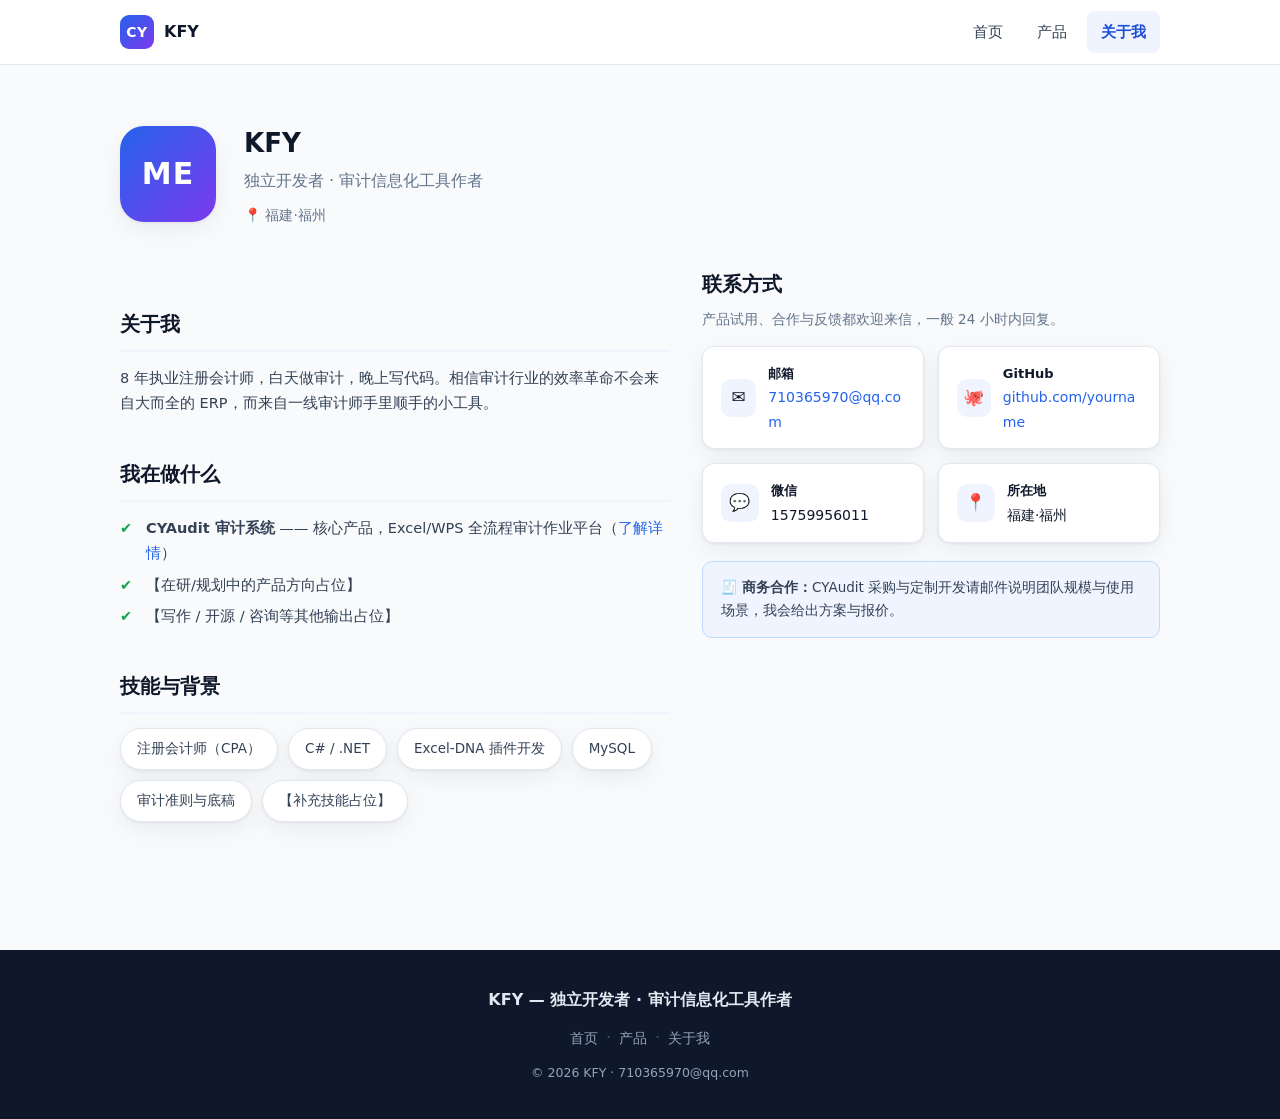
==== about.html @ f399396a "CYAudit 个人开发者网站 v1.0（首页/产品列表/详情页/关于页）" ====
<!DOCTYPE html>
<html lang="zh-CN">
<head>
  <meta charset="UTF-8">
  <meta name="viewport" content="width=device-width, initial-scale=1.0">
  <title>关于我 — KFY | 独立开发者</title>
  <meta name="description" content="独立开发者KFY：审计信息化工具作者，CYAudit 作者。">
  <link rel="stylesheet" href="assets/css/style.css">
</head>
<body>

  <header class="site-header" data-mount="header"></header>

  <section class="section" style="padding-top:56px;">
    <div class="container">

      <div class="about-hero">
        <div class="avatar" data-about="avatar">ME</div>
        <div>
          <h1 style="font-size:26px;" data-about="name">KFY</h1>
          <p style="color:var(--ink-3);" data-about="title">独立开发者 · 审计信息化工具作者</p>
          <p style="margin-top:8px;font-size:14px;color:var(--ink-3);">📍 <span data-about="location">【城市】</span></p>
        </div>
      </div>

      <div class="two-col">
        <div class="prose">
          <h2>关于我</h2>
          <p data-about="bio">【一段 50–100 字的个人简介：例如「8 年执业注册会计师，白天做审计，晚上写代码。相信审计行业的效率革命不会来自大而全的 ERP，而来自一线审计师手里顺手的小工具。」】</p>
          <h2>我在做什么</h2>
          <ul class="check-list">
            <li><b>CYAudit 审计系统</b> —— 核心产品，Excel/WPS 全流程审计作业平台（<a href="products/cyaudit.html">了解详情</a>）</li>
            <li>【在研/规划中的产品方向占位】</li>
            <li>【写作 / 开源 / 咨询等其他输出占位】</li>
          </ul>
          <h2>技能与背景</h2>
          <div class="chips">
            <span class="chip">注册会计师（CPA）</span>
            <span class="chip">C# / .NET</span>
            <span class="chip">Excel-DNA 插件开发</span>
            <span class="chip">MySQL</span>
            <span class="chip">审计准则与底稿</span>
            <span class="chip">【补充技能占位】</span>
          </div>
        </div>

        <div>
          <h2 style="font-size:20px;margin-bottom:6px;">联系方式</h2>
          <p style="font-size:13.5px;color:var(--ink-3);">产品试用、合作与反馈都欢迎来信，一般 24 小时内回复。</p>
          <div class="contact-list">
            <div class="contact-item"><span class="ci-icon">✉️</span>
              <div><b style="font-size:13px;">邮箱</b><br><a data-about="mail-link" href="mailto:you@example.com" data-about="email">710365970@qq.com</a></div></div>
            <div class="contact-item"><span class="ci-icon">🐙</span>
              <div><b style="font-size:13px;">GitHub</b><br><a data-about="github" href="https://github.com/yourname" target="_blank" rel="noopener">github.com/yourname</a></div></div>
            <div class="contact-item"><span class="ci-icon">💬</span>
              <div><b style="font-size:13px;">微信</b><br><span data-about="wechat">15759956011</span></div></div>
            <div class="contact-item"><span class="ci-icon">📍</span>
              <div><b style="font-size:13px;">所在地</b><br><span data-about="location">福建·福州</span></div></div>
          </div>
          <div class="note-box" style="margin-top:18px;">
            🧾 <b>商务合作：</b>CYAudit 采购与定制开发请邮件说明团队规模与使用场景，我会给出方案与报价。
          </div>
        </div>
      </div>

    </div>
  </section>

  <footer class="site-footer" data-mount="footer"></footer>
  <script src="assets/js/site-config.js"></script>
  <script src="assets/js/main.js"></script>
</body>
</html>
---- assets/css/style.css ----
/* ============================================================
 * CYAudit 个人开发者站 —— 全站样式
 * 设计基调：浅色 / 专业 / 蓝色主accent；移动端断点 768px。
 * ============================================================ */
:root {
  --accent: #2563eb;
  --accent-dark: #1d4ed8;
  --accent-soft: #eff4ff;
  --ink: #0f172a;
  --ink-2: #334155;
  --ink-3: #64748b;
  --line: #e2e8f0;
  --bg: #f8fafc;
  --card: #ffffff;
  --radius: 14px;
  --shadow: 0 1px 3px rgba(15, 23, 42, .06), 0 8px 24px rgba(15, 23, 42, .06);
  --shadow-hover: 0 4px 12px rgba(15, 23, 42, .10), 0 16px 40px rgba(15, 23, 42, .10);
}

* { margin: 0; padding: 0; box-sizing: border-box; }
html { scroll-behavior: smooth; }
body {
  font-family: "Microsoft YaHei", "PingFang SC", "Segoe UI", system-ui, sans-serif;
  color: var(--ink);
  background: var(--bg);
  line-height: 1.75;
  -webkit-font-smoothing: antialiased;
}
a { color: var(--accent); text-decoration: none; }
a:hover { color: var(--accent-dark); }
img, svg { max-width: 100%; }
.container { max-width: 1080px; margin: 0 auto; padding: 0 20px; }

/* ---------- 头部导航 ---------- */
.site-header {
  position: sticky; top: 0; z-index: 50;
  background: rgba(255, 255, 255, .92);
  backdrop-filter: blur(8px);
  border-bottom: 1px solid var(--line);
}
.nav-wrap { display: flex; align-items: center; justify-content: space-between; height: 64px; }
.brand { display: flex; align-items: center; gap: 10px; font-weight: 700; color: var(--ink); }
.brand-mark {
  display: inline-flex; align-items: center; justify-content: center;
  width: 34px; height: 34px; border-radius: 9px;
  background: linear-gradient(135deg, var(--accent), #7c3aed);
  color: #fff; font-size: 14px; letter-spacing: .5px;
}
.nav-links { display: flex; gap: 6px; }
.nav-link {
  padding: 8px 14px; border-radius: 8px;
  color: var(--ink-2); font-size: 15px; font-weight: 500;
  transition: background .15s, color .15s;
}
.nav-link:hover { background: var(--accent-soft); color: var(--accent-dark); }
.nav-link.active { background: var(--accent-soft); color: var(--accent-dark); font-weight: 600; }
.nav-toggle {
  display: none; background: none; border: 1px solid var(--line);
  border-radius: 8px; padding: 6px 12px; font-size: 18px; cursor: pointer; color: var(--ink-2);
}

/* ---------- 通用块 ---------- */
.section { padding: 64px 0; }
.section-alt { background: #fff; border-top: 1px solid var(--line); border-bottom: 1px solid var(--line); }
.section-head { text-align: center; max-width: 640px; margin: 0 auto 40px; }
.section-head h2 { font-size: 26px; margin-bottom: 10px; }
.section-head p { color: var(--ink-3); }
.eyebrow {
  display: inline-block; font-size: 12px; font-weight: 700; letter-spacing: 2px;
  color: var(--accent); background: var(--accent-soft);
  padding: 4px 12px; border-radius: 999px; margin-bottom: 14px;
}

/* ---------- 按钮 / 徽章 ---------- */
.btn {
  display: inline-flex; align-items: center; gap: 8px;
  padding: 12px 24px; border-radius: 10px; font-size: 15px; font-weight: 600;
  border: 1px solid transparent; cursor: pointer; transition: all .15s;
}
.btn-primary { background: var(--accent); color: #fff; box-shadow: 0 4px 14px rgba(37, 99, 235, .35); }
.btn-primary:hover { background: var(--accent-dark); color: #fff; transform: translateY(-1px); }
.btn-ghost { background: #fff; border-color: var(--line); color: var(--ink-2); }
.btn-ghost:hover { border-color: var(--accent); color: var(--accent); }
.btn-sm { padding: 7px 14px; font-size: 13px; border-radius: 8px; }
.badge {
  display: inline-block; padding: 3px 10px; border-radius: 999px;
  font-size: 12px; font-weight: 600;
}
.badge-muted { background: var(--line); color: var(--ink-3); }

/* ---------- Hero ---------- */
.hero {
  padding: 84px 0 64px;
  background:
    radial-gradient(1000px 400px at 80% -10%, #dbeafe 0%, transparent 60%),
    radial-gradient(800px 400px at 10% 110%, #ede9fe 0%, transparent 60%),
    var(--bg);
  text-align: center;
}
.hero h1 { font-size: 40px; line-height: 1.25; margin-bottom: 16px; letter-spacing: -.5px; }
.hero h1 .hl { color: var(--accent); }
.hero .lead { font-size: 18px; color: var(--ink-2); max-width: 680px; margin: 0 auto 28px; }
.hero-cta { display: flex; gap: 14px; justify-content: center; flex-wrap: wrap; margin-bottom: 22px; }
.hero-meta { color: var(--ink-3); font-size: 13px; }
.hero-meta span { margin: 0 10px; }

/* ---------- 卡片 ---------- */
.grid { display: grid; gap: 20px; }
.grid-2 { grid-template-columns: repeat(2, 1fr); }
.grid-3 { grid-template-columns: repeat(3, 1fr); }
.card {
  background: var(--card); border: 1px solid var(--line);
  border-radius: var(--radius); padding: 24px;
  box-shadow: var(--shadow); transition: transform .15s, box-shadow .15s;
}
.card:hover { transform: translateY(-3px); box-shadow: var(--shadow-hover); }
.card-title { font-size: 17px; font-weight: 700; color: var(--ink); display: inline-block; margin-bottom: 6px; }
.card-title:hover { color: var(--accent); }
.card p, .card-tagline { color: var(--ink-2); font-size: 14px; }
.card-tagline { margin-bottom: 12px; }
.card-head { display: flex; justify-content: space-between; align-items: center; margin-bottom: 12px; }
.card-foot {
  display: flex; justify-content: space-between; align-items: center;
  margin-top: 16px; padding-top: 14px; border-top: 1px dashed var(--line);
}
.card-foot .meta { font-size: 12px; color: var(--ink-3); }
.product-featured { border: 1px solid #bfdbfe; background: linear-gradient(180deg, #f0f6ff, #fff); }
.product-card .card-list { margin: 8px 0 4px; padding-left: 18px; }
.product-card .card-list li { font-size: 13.5px; color: var(--ink-2); margin: 4px 0; }
.product-icon {
  display: inline-flex; align-items: center; justify-content: center;
  width: 44px; height: 44px; border-radius: 12px; font-size: 22px;
}

/* ---------- 特性网格（首页） ---------- */
.feature-item { display: flex; gap: 14px; align-items: flex-start; }
.feature-num {
  flex: none; width: 34px; height: 34px; border-radius: 10px;
  background: var(--accent-soft); color: var(--accent);
  display: flex; align-items: center; justify-content: center; font-weight: 700; font-size: 14px;
}
.feature-item h3 { font-size: 15px; margin-bottom: 4px; }
.feature-item p { font-size: 13.5px; color: var(--ink-3); }

/* ---------- 双栏（场景/用户） ---------- */
.two-col { display: grid; grid-template-columns: 1.2fr 1fr; gap: 32px; align-items: start; }
.scenario { border-left: 3px solid var(--accent); padding: 4px 0 4px 16px; margin-bottom: 20px; }
.scenario h3 { font-size: 15px; margin-bottom: 4px; }
.scenario p { font-size: 13.5px; color: var(--ink-3); }
.chips { display: flex; flex-wrap: wrap; gap: 10px; }
.chip {
  background: #fff; border: 1px solid var(--line); border-radius: 999px;
  padding: 8px 16px; font-size: 13.5px; color: var(--ink-2); box-shadow: var(--shadow);
}

/* ---------- 详情页 ---------- */
.detail-hero { padding: 56px 0 40px; text-align: center; background: #fff; border-bottom: 1px solid var(--line); }
.detail-hero .product-icon { width: 64px; height: 64px; font-size: 30px; border-radius: 16px; }
.detail-hero h1 { font-size: 30px; margin: 14px 0 8px; }
.detail-hero .lead { color: var(--ink-2); max-width: 640px; margin: 0 auto 20px; }
.detail-meta { display: flex; gap: 12px; justify-content: center; flex-wrap: wrap; margin-bottom: 24px; }
.detail-meta .badge { background: var(--accent-soft); color: var(--accent-dark); }
.prose h2 { font-size: 20px; margin: 40px 0 14px; padding-bottom: 8px; border-bottom: 2px solid var(--accent-soft); }
.prose h3 { font-size: 15px; margin: 20px 0 8px; }
.prose p, .prose li { color: var(--ink-2); font-size: 14.5px; }
.prose ul { padding-left: 20px; margin: 8px 0; }
.prose li { margin: 6px 0; }
.check-list { list-style: none; padding-left: 0 !important; }
.check-list li { padding-left: 26px; position: relative; }
.check-list li::before { content: "✔"; position: absolute; left: 0; color: #16a34a; font-weight: 700; }
.note-box {
  background: var(--accent-soft); border: 1px solid #bfdbfe; border-radius: 10px;
  padding: 14px 18px; font-size: 13.5px; color: var(--ink-2); margin: 14px 0;
}
.screenshot-placeholder {
  border: 2px dashed var(--line); border-radius: var(--radius);
  background: repeating-linear-gradient(45deg, #fafbfc, #fafbfc 12px, #f1f5f9 12px, #f1f5f9 24px);
  min-height: 220px; display: flex; align-items: center; justify-content: center;
  color: var(--ink-3); font-size: 14px; margin: 14px 0;
}
.video-placeholder {
  aspect-ratio: 16 / 9; width: 100%; margin: 14px 0;
  display: flex; align-items: center; justify-content: center;
  overflow: hidden; border-radius: var(--radius); background: #0f172a; color: #fff;
}
.video-placeholder-content { display: flex; flex-direction: column; align-items: center; gap: 10px; text-align: center; }
.video-play-icon {
  width: 58px; height: 58px; display: flex; align-items: center; justify-content: center;
  padding-left: 4px; border: 1px solid rgb(255 255 255 / 55%); border-radius: 50%;
  background: rgb(255 255 255 / 12%); font-size: 20px;
}
.video-placeholder-content p { color: #fff; font-size: 15px; font-weight: 600; }
.video-placeholder-note { color: #cbd5e1; font-size: 13px; }
.version-table { width: 100%; border-collapse: collapse; font-size: 13.5px; margin: 10px 0; }
.version-table th, .version-table td { border: 1px solid var(--line); padding: 8px 12px; text-align: left; }
.version-table th { background: var(--bg); }

/* ---------- 关于页 ---------- */
.about-hero { display: flex; gap: 28px; align-items: center; margin-bottom: 40px; }
.avatar {
  flex: none; width: 96px; height: 96px; border-radius: 24px;
  background: linear-gradient(135deg, var(--accent), #7c3aed);
  color: #fff; display: flex; align-items: center; justify-content: center;
  font-size: 30px; font-weight: 700; letter-spacing: 1px;
  box-shadow: var(--shadow);
}
.contact-list { display: grid; grid-template-columns: repeat(2, 1fr); gap: 14px; margin-top: 14px; }
.contact-item {
  display: flex; align-items: center; gap: 12px;
  background: #fff; border: 1px solid var(--line); border-radius: 12px;
  padding: 14px 18px; box-shadow: var(--shadow); font-size: 14px;
}
.contact-item .ci-icon {
  width: 38px; height: 38px; border-radius: 10px; background: var(--accent-soft);
  display: flex; align-items: center; justify-content: center; font-size: 17px;
}
.contact-item a { word-break: break-all; }
.ph { color: var(--ink-3); font-style: italic; }

/* ---------- 页脚 ---------- */
.site-footer { background: var(--ink); color: #94a3b8; margin-top: 64px; }
.footer-wrap { padding: 36px 20px; display: flex; flex-direction: column; gap: 10px; text-align: center; }
.footer-brand { color: #e2e8f0; font-weight: 600; }
.footer-links a { color: #94a3b8; margin: 0 8px; font-size: 13.5px; }
.footer-links a:hover { color: #e2e8f0; }
.footer-links .sep { color: #475569; }
.footer-meta { font-size: 12.5px; }
.footer-meta a { color: #94a3b8; }

/* ---------- 响应式 ---------- */
@media (max-width: 900px) {
  .grid-3 { grid-template-columns: repeat(2, 1fr); }
  .two-col { grid-template-columns: 1fr; }
}
@media (max-width: 768px) {
  .nav-toggle { display: block; }
  .nav-links {
    display: none; position: absolute; top: 64px; left: 0; right: 0;
    background: #fff; border-bottom: 1px solid var(--line);
    flex-direction: column; padding: 10px 20px 16px; gap: 4px;
    box-shadow: var(--shadow-hover);
  }
  .nav-links.open { display: flex; }
  .hero h1 { font-size: 30px; }
  .hero { padding: 56px 0 44px; }
  .grid-2, .grid-3 { grid-template-columns: 1fr; }
  .contact-list { grid-template-columns: 1fr; }
  .about-hero { flex-direction: column; text-align: center; }
  .section { padding: 44px 0; }
}
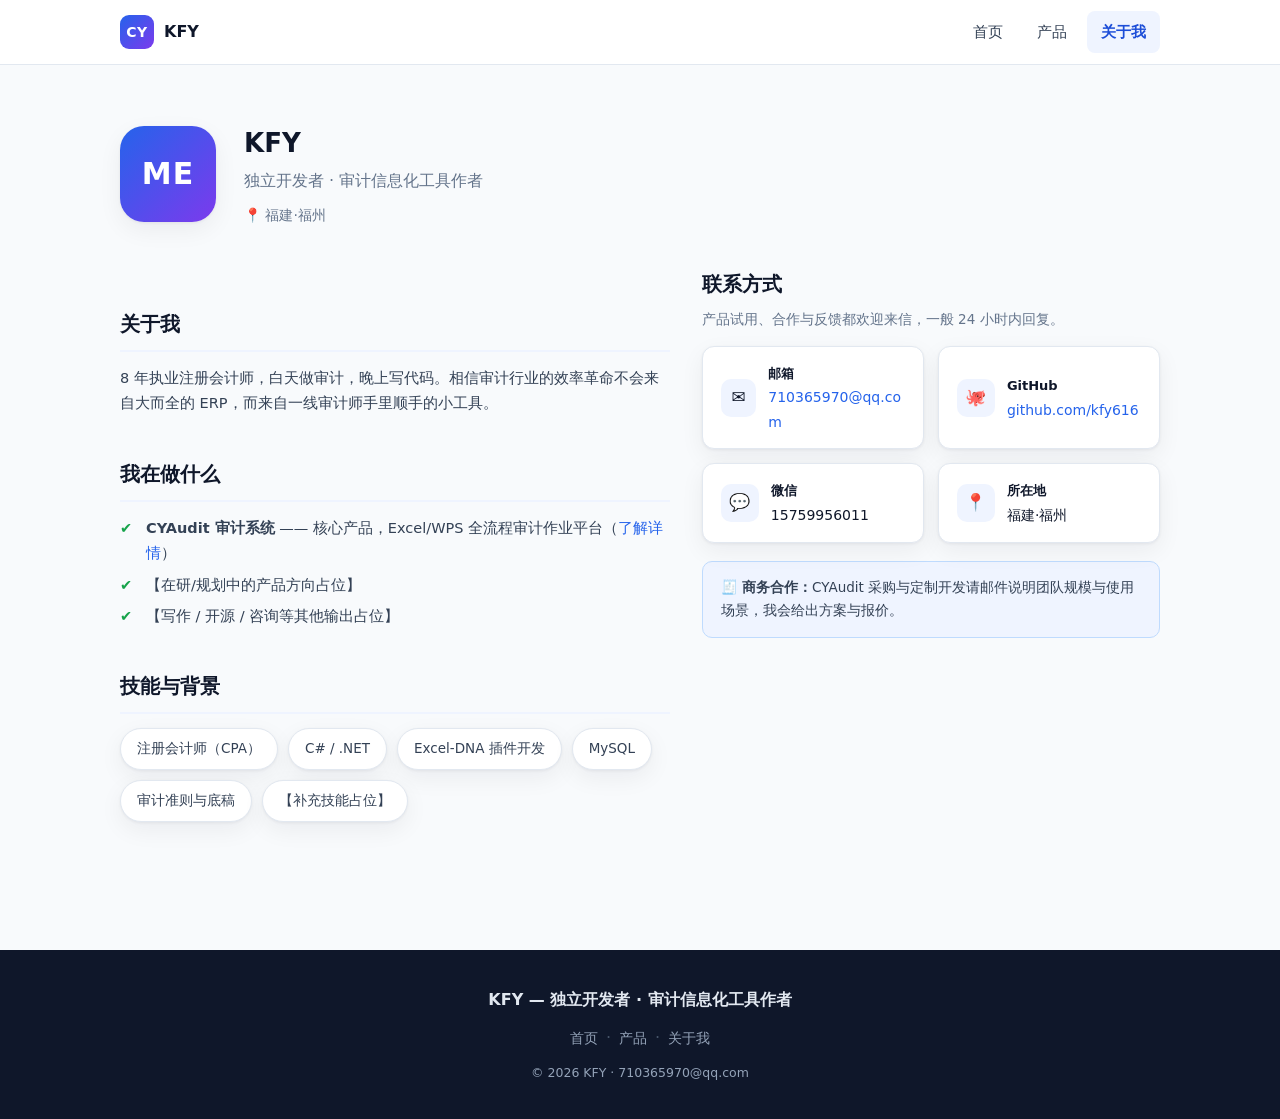
==== commit e128ce6c: "新增产品操作教程视频（9 段，Git LFS 托管）+ 产品手册页与详情页重构 - 新增 assets/videos/tutorials/ 下 9 段分步教程视频（安装登录/建项/成员/清单/未审取数" ====
--- a/about.html
+++ b/about.html
@@ -51,7 +51,7 @@
             <div class="contact-item"><span class="ci-icon">✉️</span>
               <div><b style="font-size:13px;">邮箱</b><br><a data-about="mail-link" href="mailto:you@example.com" data-about="email">710365970@qq.com</a></div></div>
             <div class="contact-item"><span class="ci-icon">🐙</span>
-              <div><b style="font-size:13px;">GitHub</b><br><a data-about="github" href="https://github.com/yourname" target="_blank" rel="noopener">github.com/yourname</a></div></div>
+              <div><b style="font-size:13px;">GitHub</b><br><a data-about="github" href="https://github.com/kfy616" target="_blank" rel="noopener">github.com/kfy616</a></div></div>
             <div class="contact-item"><span class="ci-icon">💬</span>
               <div><b style="font-size:13px;">微信</b><br><span data-about="wechat">15759956011</span></div></div>
             <div class="contact-item"><span class="ci-icon">📍</span>
--- a/assets/css/style.css
+++ b/assets/css/style.css
@@ -141,6 +141,71 @@
 }
 .feature-item h3 { font-size: 15px; margin-bottom: 4px; }
 .feature-item p { font-size: 13.5px; color: var(--ink-3); }
+.feature-overview { position: relative; margin: 48px 0; padding: 28px; overflow: hidden; border: 1px solid var(--line); border-radius: calc(var(--radius) + 4px); background: radial-gradient(ellipse at 92% 0%, var(--accent-soft), transparent 38%), var(--card); }
+.feature-overview::before { position: absolute; inset: 0; z-index: 0; background-image: linear-gradient(90deg, transparent 49.8%, var(--line) 50%, transparent 50.2%); background-size: 48px 48px; opacity: .13; content: ""; pointer-events: none; }
+.feature-overview > * { position: relative; z-index: 1; }
+.feature-overview-heading { display: flex; align-items: flex-end; justify-content: space-between; gap: 20px; }
+.feature-overview-heading .eyebrow { margin-bottom: 8px; }
+.feature-overview-heading h2 { margin: 0 0 6px; font-size: 26px; }
+.feature-overview-heading p { margin: 0; color: var(--ink-3); font-size: 14px; }
+.feature-overview-mark { padding-bottom: 8px; color: var(--ink-3); font-size: 11px; font-weight: 700; letter-spacing: 2px; opacity: .75; }
+.feature-flow { display: grid; grid-template-columns: repeat(5, minmax(0, 1fr)); gap: 10px; margin: 26px 0 20px; padding: 0; list-style: none; }
+.feature-flow li { position: relative; display: flex; align-items: center; gap: 8px; min-width: 0; color: var(--ink-2); font-size: 13px; font-weight: 700; }
+.feature-flow li:not(:last-child)::after { position: absolute; top: 50%; left: calc(100% - 13px); width: 25px; height: 1px; background: linear-gradient(90deg, var(--accent), var(--line)); content: ""; }
+.feature-flow li span { display: inline-flex; align-items: center; justify-content: center; flex: none; width: 30px; height: 30px; border: 1px solid var(--line); border-radius: 9px; background: var(--bg); color: var(--accent); font-size: 11px; font-variant-numeric: tabular-nums; }
+.feature-cards { display: grid; grid-template-columns: repeat(3, minmax(0, 1fr)); gap: 14px; }
+.feature-card { position: relative; display: flex; flex-direction: column; min-width: 0; padding: 19px; overflow: hidden; border: 1px solid var(--line); border-radius: var(--radius); background: var(--card); box-shadow: var(--shadow); animation: feature-card-in .55s both; transition: transform .22s ease, border-color .22s ease, box-shadow .22s ease; }
+.feature-card:nth-child(2) { animation-delay: .07s; }
+.feature-card:nth-child(3) { animation-delay: .14s; }
+.feature-card:nth-child(4) { animation-delay: .21s; }
+.feature-card:nth-child(5) { grid-column: 2; animation-delay: .28s; }
+.feature-card::after { position: absolute; right: -42px; bottom: -54px; width: 110px; height: 110px; border: 1px solid var(--accent-soft); border-radius: 50%; content: ""; transition: transform .3s ease; }
+.feature-card:hover { z-index: 2; transform: translateY(-5px); border-color: var(--accent); box-shadow: var(--shadow-hover); }
+.feature-card:hover::after { transform: scale(1.35); }
+.feature-card-top { display: flex; align-items: center; justify-content: space-between; gap: 10px; }
+.feature-card-icon { display: inline-flex; align-items: center; justify-content: center; width: 42px; height: 42px; border: 1px solid var(--line); border-radius: 12px; background: var(--accent-soft); color: var(--accent); transition: transform .22s ease, background .22s ease; }
+.feature-card-icon svg { width: 22px; height: 22px; stroke: currentColor; stroke-width: 1.65; stroke-linecap: round; stroke-linejoin: round; }
+.feature-card:hover .feature-card-icon { transform: rotate(-6deg) scale(1.08); background: var(--card); }
+.feature-card-count { color: var(--ink-3); font-size: 10px; font-weight: 700; letter-spacing: 1px; }
+.feature-card h3 { margin: 14px 0 7px; color: var(--ink); font-size: 17px; }
+.feature-card h3 small { margin-left: 5px; color: var(--accent); font-size: 11px; font-weight: 600; }
+.feature-card p { flex: 1; min-height: 66px; margin: 0; color: var(--ink-3); font-size: 13px; line-height: 1.7; }
+.feature-tags { display: flex; flex-wrap: wrap; gap: 6px; margin-top: 14px; }
+.feature-tags span { padding: 3px 8px; border: 1px solid var(--line); border-radius: 999px; color: var(--ink-3); font-size: 10px; line-height: 1.5; }
+@keyframes feature-card-in { from { opacity: 0; transform: translateY(14px); } to { opacity: 1; transform: translateY(0); } }
+@media (prefers-reduced-motion: reduce) {
+  .feature-card, .feature-card:nth-child(n) { animation: none; transition: none; }
+  .feature-card:hover { transform: none; }
+  .feature-card:hover::after, .feature-card:hover .feature-card-icon { transform: none; }
+}
+.tech-overview { margin: 52px 0 42px; }
+.tech-overview-heading { display: flex; align-items: flex-end; justify-content: space-between; gap: 20px; margin-bottom: 20px; }
+.tech-overview-heading .eyebrow { margin-bottom: 8px; }
+.tech-overview-heading h2 { margin: 0 0 6px; font-size: 26px; }
+.tech-overview-heading p { margin: 0; color: var(--ink-3); font-size: 14px; }
+.tech-stack-mark { padding-bottom: 7px; color: var(--ink-3); font-size: 10px; font-weight: 700; letter-spacing: 1.2px; text-align: right; }
+.tech-cards { display: grid; grid-template-columns: repeat(3, minmax(0, 1fr)); gap: 14px; }
+.tech-card { position: relative; display: flex; min-width: 0; min-height: 222px; flex-direction: column; align-items: flex-start; padding: 20px; overflow: hidden; border: 1px solid var(--line); border-radius: var(--radius); background: var(--card); box-shadow: var(--shadow); animation: feature-card-in .5s both; transition: transform .22s ease, border-color .22s ease, box-shadow .22s ease; }
+.tech-card:nth-child(2) { animation-delay: .05s; }
+.tech-card:nth-child(3) { animation-delay: .1s; }
+.tech-card:nth-child(4) { animation-delay: .15s; }
+.tech-card:nth-child(5) { animation-delay: .2s; }
+.tech-card:nth-child(6) { animation-delay: .25s; }
+.tech-card::after { position: absolute; right: -48px; bottom: -60px; width: 120px; height: 120px; border: 1px solid var(--accent-soft); border-radius: 50%; content: ""; transition: transform .3s ease; }
+.tech-card:hover { transform: translateY(-4px); border-color: var(--accent); box-shadow: var(--shadow-hover); }
+.tech-card:hover::after { transform: scale(1.3); }
+.tech-card-icon { display: inline-flex; align-items: center; justify-content: center; width: 42px; height: 42px; border: 1px solid var(--line); border-radius: 12px; background: var(--accent-soft); color: var(--accent); }
+.tech-card-icon svg { width: 22px; height: 22px; stroke: currentColor; stroke-width: 1.65; stroke-linecap: round; stroke-linejoin: round; }
+.tech-card-index { position: absolute; top: 26px; right: 20px; color: var(--ink-3); font-size: 10px; font-weight: 700; letter-spacing: .8px; }
+.tech-card h3 { margin: 14px 0 6px; color: var(--ink); font-size: 16px; }
+.tech-card p { flex: 1; margin: 0; color: var(--ink-3); font-size: 13px; line-height: 1.75; }
+.tech-card-foot { margin-top: 14px; padding-top: 9px; border-top: 1px solid var(--line); color: var(--accent-dark); font-size: 11px; }
+.tech-stack-note { margin-top: 16px; }
+@media (prefers-reduced-motion: reduce) {
+  .tech-card, .tech-card:nth-child(n) { animation: none; transition: none; }
+  .tech-card:hover { transform: none; }
+  .tech-card:hover::after { transform: none; }
+}
 
 /* ---------- 双栏（场景/用户） ---------- */
 .two-col { display: grid; grid-template-columns: 1.2fr 1fr; gap: 32px; align-items: start; }
@@ -178,6 +243,38 @@
   min-height: 220px; display: flex; align-items: center; justify-content: center;
   color: var(--ink-3); font-size: 14px; margin: 14px 0;
 }
+.product-screenshot { margin: 14px 0 24px; padding: 10px; border: 1px solid var(--line); border-radius: var(--radius); background: var(--card); box-shadow: var(--shadow); }
+.product-screenshot img { display: block; width: 100%; height: auto; border-radius: 8px; }
+.product-screenshot figcaption { padding: 8px 4px 0; color: var(--ink-3); font-size: 12px; text-align: center; }
+.tutorial-actions { display: flex; justify-content: flex-end; margin: -4px 0 12px; }
+.manual-hero { margin: 32px 0 24px; padding: 28px; border: 1px solid var(--line); border-radius: var(--radius); background: linear-gradient(135deg, var(--accent-soft), var(--card)); }
+.manual-hero h1 { margin-bottom: 6px; font-size: 28px; }
+.manual-hero p { color: var(--ink-3); }
+.manual-layout { display: grid; grid-template-columns: minmax(0, 1fr) 250px; gap: 24px; align-items: start; }
+.manual-document { min-width: 0; padding: 28px; border: 1px solid var(--line); border-radius: var(--radius); background: var(--card); box-shadow: var(--shadow); }
+.manual-document h2 { margin: 36px 0 14px; padding-bottom: 8px; border-bottom: 2px solid var(--accent-soft); font-size: 22px; scroll-margin-top: 84px; }
+.manual-document h3 { margin: 26px 0 10px; font-size: 18px; scroll-margin-top: 84px; }
+.manual-document h4 { margin: 20px 0 8px; font-size: 15px; scroll-margin-top: 84px; }
+.manual-document p { margin: 8px 0; color: var(--ink-2); font-size: 14px; white-space: pre-wrap; overflow-wrap: anywhere; }
+.manual-cover-title { margin: 12px 0 0 !important; color: var(--ink) !important; font-size: 30px !important; font-weight: 800; text-align: center; }
+.manual-cover-subtitle { margin: 0 0 16px !important; color: var(--accent-dark) !important; font-size: 22px !important; font-weight: 700; text-align: center; }
+.manual-toc { margin: 20px 0; padding: 18px 22px; border: 1px solid var(--line); border-radius: 12px; background: var(--bg); }
+.manual-toc h2 { margin: 0 0 10px; border: 0; font-size: 18px; }
+.manual-toc ol { margin: 0; padding-left: 22px; columns: 2; column-gap: 28px; }
+.manual-toc li { break-inside: avoid; margin: 7px 0; font-size: 13px; }
+.manual-table-wrap { margin: 16px 0; overflow-x: auto; }
+.manual-table { width: 100%; border-collapse: collapse; font-size: 13px; }
+.manual-table th, .manual-table td { min-width: 90px; padding: 9px 11px; border: 1px solid var(--line); text-align: left; vertical-align: top; }
+.manual-table th { background: var(--accent-soft); color: var(--ink); font-weight: 700; }
+.manual-table td p { margin: 3px 0; font-size: 13px; }
+.manual-image-paragraph { margin: 16px 0 !important; text-align: center; }
+.manual-inline-image { max-width: 100%; height: auto; border: 1px solid var(--line); border-radius: 8px; }
+.manual-sidebar { position: sticky; top: 84px; max-height: calc(100vh - 100px); overflow: auto; padding: 16px; border: 1px solid var(--line); border-radius: var(--radius); background: var(--card); }
+.manual-sidebar h2 { margin: 0 0 8px; font-size: 15px; }
+.manual-sidebar ol { margin: 0; padding-left: 20px; }
+.manual-sidebar li { margin: 6px 0; color: var(--ink-3); font-size: 12px; }
+.manual-sidebar a { color: var(--ink-2); }
+.manual-sidebar a:hover { color: var(--accent); }
 .video-placeholder {
   aspect-ratio: 16 / 9; width: 100%; margin: 14px 0;
   display: flex; align-items: center; justify-content: center;
@@ -191,6 +288,29 @@
 }
 .video-placeholder-content p { color: #fff; font-size: 15px; font-weight: 600; }
 .video-placeholder-note { color: #cbd5e1; font-size: 13px; }
+.tutorial-layout { display: grid; grid-template-columns: 280px minmax(0, 1fr); gap: 20px; align-items: start; margin: 18px 0 32px; }
+.tutorial-nav, .tutorial-viewer { min-width: 0; border: 1px solid var(--line); border-radius: var(--radius); background: var(--card); box-shadow: var(--shadow); }
+.tutorial-nav { overflow: hidden; }
+.tutorial-nav-title { display: flex; justify-content: space-between; align-items: center; padding: 16px 18px; border-bottom: 1px solid var(--line); font-size: 14px; font-weight: 700; }
+.tutorial-nav-title span { color: var(--ink-3); font-size: 12px; font-weight: 400; }
+.tutorial-nav-list { max-height: 570px; overflow-y: auto; margin: 0 !important; padding: 8px !important; list-style: none; }
+.tutorial-nav-list li { margin: 2px 0 !important; }
+.tutorial-nav-item { width: 100%; display: flex; align-items: center; gap: 10px; padding: 10px; border: 0; border-radius: 8px; background: transparent; color: var(--ink-2); text-align: left; font: inherit; font-size: 13px; line-height: 1.5; cursor: pointer; transition: background .15s, color .15s; }
+.tutorial-nav-item span { flex: none; color: var(--ink-3); font-size: 11px; font-variant-numeric: tabular-nums; }
+.tutorial-nav-item:hover { background: var(--bg); color: var(--accent-dark); }
+.tutorial-nav-item.active { background: var(--accent-soft); color: var(--accent-dark); font-weight: 600; }
+.tutorial-nav-item.active span { color: var(--accent); }
+.tutorial-viewer { padding: 20px; }
+.tutorial-viewer-heading { display: flex; justify-content: space-between; align-items: flex-start; gap: 16px; }
+.tutorial-current-step { color: var(--accent); font-size: 12px; font-weight: 700; letter-spacing: .5px; }
+.tutorial-viewer-heading h3 { margin: 3px 0 0; font-size: 18px; }
+.tutorial-video-status { flex: none; padding: 4px 10px; border-radius: 999px; background: var(--accent-soft); color: var(--accent-dark); font-size: 12px; }
+.tutorial-current-description { margin: 8px 0 16px; color: var(--ink-3) !important; font-size: 13.5px !important; }
+.tutorial-player-shell { position: relative; overflow: hidden; display: flex; align-items: center; justify-content: center; aspect-ratio: 16 / 9; border-radius: 10px; background: #0f172a; color: #fff; }
+.tutorial-player { display: block; width: 100%; height: 100%; background: #0f172a; }
+.tutorial-player[hidden], .tutorial-empty[hidden] { display: none; }
+.tutorial-empty { display: flex; flex-direction: column; align-items: center; gap: 10px; text-align: center; }
+.tutorial-empty p { color: #fff !important; font-size: 15px !important; font-weight: 600; }
 .version-table { width: 100%; border-collapse: collapse; font-size: 13.5px; margin: 10px 0; }
 .version-table th, .version-table td { border: 1px solid var(--line); padding: 8px 12px; text-align: left; }
 .version-table th { background: var(--bg); }
@@ -231,6 +351,10 @@
 @media (max-width: 900px) {
   .grid-3 { grid-template-columns: repeat(2, 1fr); }
   .two-col { grid-template-columns: 1fr; }
+  .feature-overview { padding: 22px; }
+  .feature-cards, .tech-cards { grid-template-columns: repeat(2, minmax(0, 1fr)); }
+  .feature-card:nth-child(5) { grid-column: 1 / -1; justify-self: center; width: min(100%, 440px); }
+  .tech-card { min-height: 210px; }
 }
 @media (max-width: 768px) {
   .nav-toggle { display: block; }
@@ -244,7 +368,30 @@
   .hero h1 { font-size: 30px; }
   .hero { padding: 56px 0 44px; }
   .grid-2, .grid-3 { grid-template-columns: 1fr; }
+  .feature-overview { margin: 34px 0; padding: 18px; }
+  .feature-overview-heading { align-items: flex-start; }
+  .feature-overview-heading h2 { font-size: 22px; }
+  .feature-overview-mark { display: none; }
+  .feature-flow { gap: 4px; margin: 20px 0 14px; }
+  .feature-flow li { flex-direction: column; align-items: flex-start; gap: 5px; font-size: 11px; }
+  .feature-flow li:not(:last-child)::after { top: 15px; left: 30px; width: calc(100% - 26px); }
+  .feature-flow li span { width: 27px; height: 27px; font-size: 10px; }
+  .feature-cards, .tech-cards { grid-template-columns: 1fr; gap: 10px; }
+  .feature-card:nth-child(5) { grid-column: auto; justify-self: stretch; width: auto; }
+  .feature-card p { min-height: 0; }
+  .tech-overview { margin: 38px 0 32px; }
+  .tech-overview-heading { align-items: flex-start; }
+  .tech-overview-heading h2 { font-size: 22px; }
+  .tech-stack-mark { display: none; }
+  .tech-card { min-height: 0; }
+  .tutorial-layout { grid-template-columns: 1fr; }
+  .tutorial-nav-list { max-height: 280px; }
+  .tutorial-viewer { padding: 16px; }
   .contact-list { grid-template-columns: 1fr; }
   .about-hero { flex-direction: column; text-align: center; }
   .section { padding: 44px 0; }
-}
+  .manual-layout { grid-template-columns: 1fr; }
+  .manual-sidebar { position: static; max-height: 320px; }
+  .manual-document { padding: 18px; }
+  .manual-toc ol { columns: 1; }
+}
